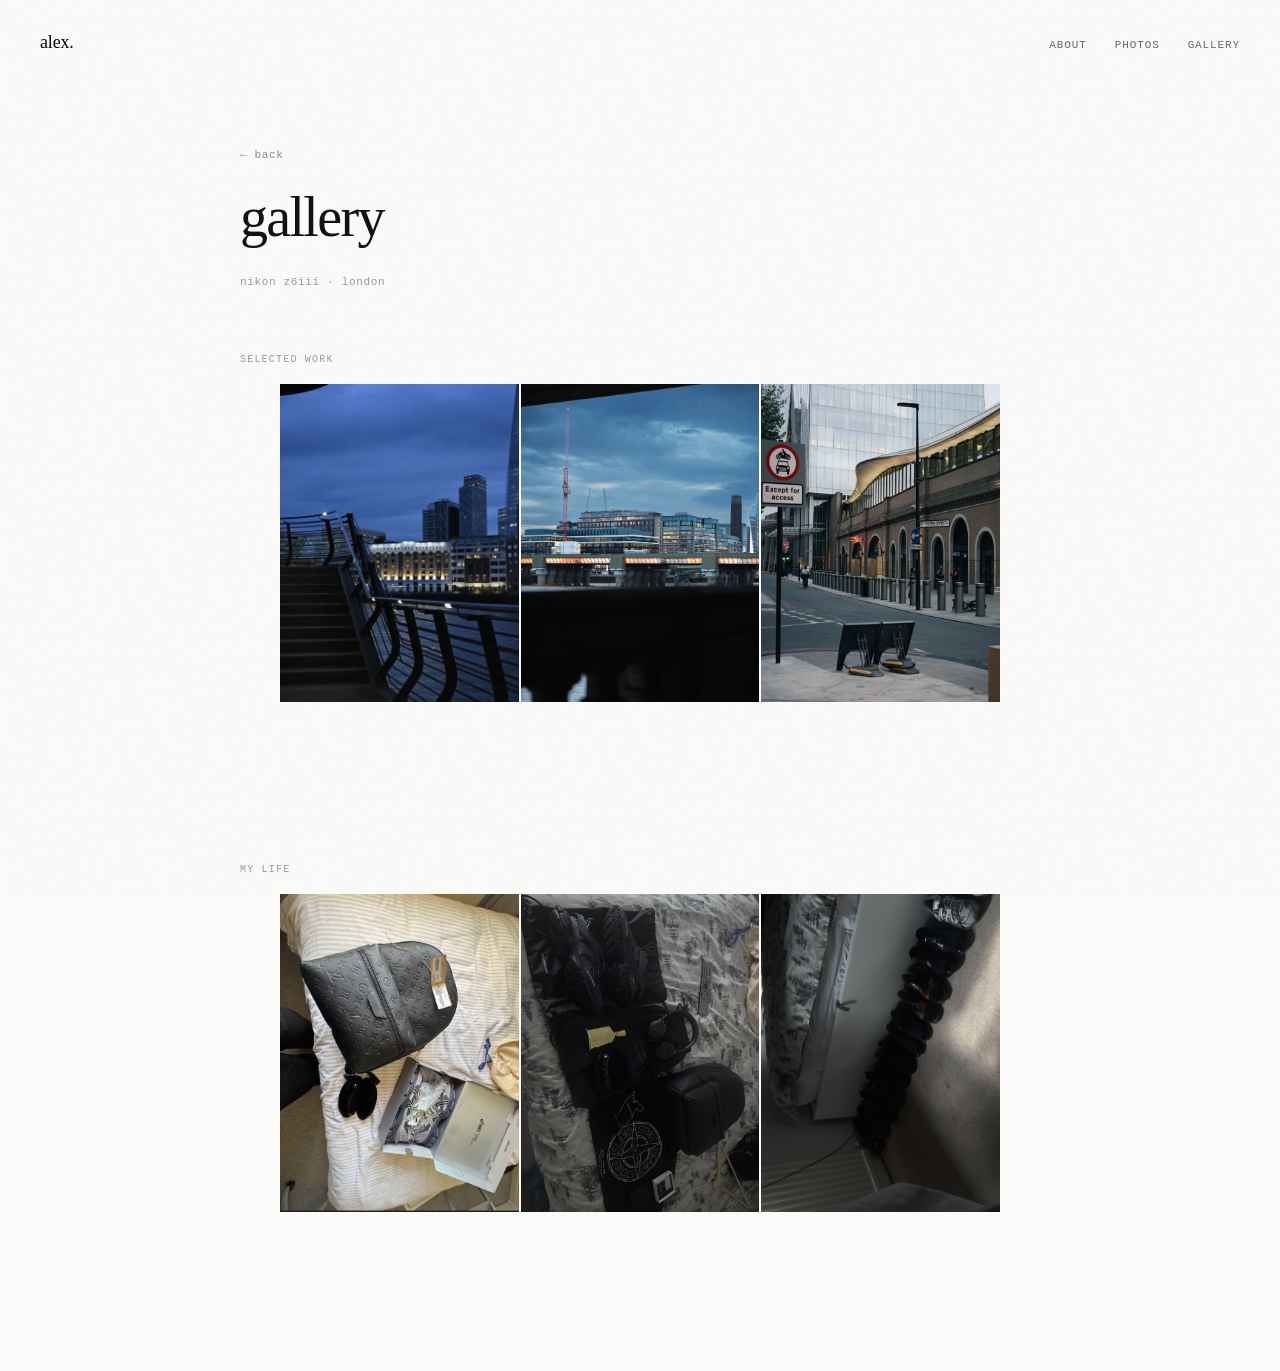
==== photos/index.html @ 7b790c62 "redesign: editorial + grime, fresh start" ====
<!DOCTYPE html>
<html lang="en">
<head>
  <meta charset="UTF-8">
  <meta name="viewport" content="width=device-width, initial-scale=1.0">
  <title>gallery — alex.</title>
  <meta name="description" content="photography by alex.">
  <link rel="stylesheet" href="../css/style.css">
  <link rel="icon" href="data:image/svg+xml,%3Csvg xmlns='http://www.w3.org/2000/svg' viewBox='0 0 24 24'%3E%3Crect x='2' y='4' width='20' height='16' rx='2' fill='none' stroke='%23111' stroke-width='1.5'/%3E%3Ccircle cx='12' cy='12' r='3' fill='%23111'/%3E%3C/svg%3E">
  <style>
    .gallery-header {
      padding: 140px 40px 60px;
      max-width: 880px;
      margin: 0 auto;
    }

    .gallery-header h1 {
      font-family: Georgia, 'Times New Roman', serif;
      font-size: clamp(36px, 6vw, 56px);
      font-weight: 400;
      color: #111;
      letter-spacing: -0.03em;
    }

    .gallery-header p {
      font-family: 'SF Mono', 'JetBrains Mono', 'Fira Code', monospace;
      font-size: 11px;
      color: #999;
      letter-spacing: 0.06em;
      margin-top: 12px;
    }

    .gallery-grid {
      display: grid;
      grid-template-columns: repeat(3, 1fr);
      gap: 2px;
      padding: 0 40px 80px;
      max-width: 880px;
      margin: 0 auto;
    }

    .gallery-grid .photo-frame {
      aspect-ratio: 3/4;
    }

    .gallery-section {
      padding: 0 40px 80px;
      max-width: 880px;
      margin: 0 auto;
    }

    .gallery-section-label {
      font-family: 'SF Mono', 'JetBrains Mono', 'Fira Code', monospace;
      font-size: 10px;
      text-transform: uppercase;
      letter-spacing: 0.12em;
      color: #999;
      margin-bottom: 16px;
    }

    .back-link {
      display: inline-block;
      margin-bottom: 8px;
      font-family: 'SF Mono', 'JetBrains Mono', 'Fira Code', monospace;
      font-size: 11px;
      color: #888;
      text-decoration: none;
      letter-spacing: 0.06em;
      transition: color 200ms ease;
    }

    .back-link:hover { color: #111; }

    @media (max-width: 768px) {
      .gallery-grid {
        grid-template-columns: repeat(2, 1fr);
        padding: 0 24px 60px;
      }
      .gallery-header {
        padding: 100px 24px 40px;
      }
      .gallery-section {
        padding: 0 24px 60px;
      }
    }

    @media (max-width: 480px) {
      .gallery-grid {
        grid-template-columns: 1fr;
      }
    }
  </style>
</head>
<body>

  <div class="grain"></div>

  <!-- NAV -->
  <nav>
    <a href="/" class="nav-logo">alex.</a>
    <ul class="nav-links">
      <li><a href="../#about">about</a></li>
      <li><a href="../#photos">photos</a></li>
      <li><a href="./">gallery</a></li>
    </ul>
  </nav>

  <!-- HEADER -->
  <div class="gallery-header">
    <a href="../" class="back-link">← back</a>
    <h1>gallery</h1>
    <p>nikon z6iii · london</p>
  </div>

  <!-- FAVOURITE PHOTOS -->
  <div class="gallery-section">
    <div class="gallery-section-label">selected work</div>
    <div class="gallery-grid" id="fav-grid"></div>
  </div>

  <!-- MY LIFE -->
  <div class="gallery-section">
    <div class="gallery-section-label">my life</div>
    <div class="gallery-grid" id="life-grid"></div>
  </div>

  <!-- LIGHTBOX -->
  <div class="lightbox" id="lightbox">
    <div class="lightbox-backdrop"></div>
    <div class="lightbox-panel">
      <button class="lightbox-close">close</button>
      <img class="lightbox-img" src="" alt="" id="lightbox-img">
      <div class="lightbox-meta" id="lightbox-meta"></div>
    </div>
  </div>

  <script>
    document.addEventListener('DOMContentLoaded', () => {

      const favPhotos = [
        {
          src: '../assets/photos/temp_image_1784892226361.jpeg',
          camera: 'Nikon Z6Ⅲ', lens: 'NIKKOR Z 24-70mm f/4 S',
          aperture: 'ƒ/4.0', focal: '42mm', shutter: '1/640', iso: 'ISO 6400',
          location: 'london bridge'
        },
        {
          src: '../assets/photos/temp_image_1784892230103.jpeg',
          camera: 'Nikon Z6Ⅲ', lens: 'NIKKOR Z 24-70mm f/4 S',
          aperture: 'ƒ/4.0', focal: '70mm', shutter: '1/400', iso: 'ISO 12800',
          location: 'the city'
        },
        {
          src: '../assets/photos/temp_image_1784892233400.jpeg',
          camera: 'Nikon Z6Ⅲ', lens: 'NIKKOR Z 24-70mm f/4 S',
          aperture: 'ƒ/4.0', focal: '54mm', shutter: '1/100', iso: 'ISO 1600',
          location: 'bermondsey'
        }
      ];

      const lifePhotos = [
        { src: '../assets/photos/IMG_2489.jpeg', location: '' },
        { src: '../assets/photos/IMG_3321.jpeg', location: '' },
        { src: '../assets/photos/IMG_5133.jpeg', location: '' }
      ];

      function buildGrid(containerId, photos) {
        const grid = document.getElementById(containerId);
        if (!grid) return;
        photos.forEach((p, i) => {
          const frame = document.createElement('div');
          frame.className = 'photo-frame';
          frame.innerHTML = `
            <img src="${p.src}" alt="${p.location || ''}" loading="lazy">
            <span class="photo-num">${String(i + 1).padStart(2, '0')}</span>
          `;
          frame.addEventListener('click', () => openLightbox(p));
          grid.appendChild(frame);
        });
      }

      buildGrid('fav-grid', favPhotos);
      buildGrid('life-grid', lifePhotos);

      // Lightbox
      const lightbox = document.getElementById('lightbox');
      const lbImg = document.getElementById('lightbox-img');
      const lbMeta = document.getElementById('lightbox-meta');
      const lbClose = lightbox.querySelector('.lightbox-close');
      const lbBackdrop = lightbox.querySelector('.lightbox-backdrop');

      function openLightbox(photo) {
        lbImg.src = photo.src;
        lbImg.alt = photo.location || '';
        const hasMeta = photo.camera || photo.lens;
        if (hasMeta) {
          lbMeta.innerHTML = `
            <span><span class="meta-label">camera</span> <span class="meta-value">${photo.camera || '—'}</span></span>
            <span><span class="meta-label">lens</span> <span class="meta-value">${photo.lens || '—'}</span></span>
            <span><span class="meta-label">aperture</span> <span class="meta-value">${photo.aperture || '—'}</span></span>
            <span><span class="meta-label">focal</span> <span class="meta-value">${photo.focal || '—'}</span></span>
            <span><span class="meta-label">shutter</span> <span class="meta-value">${photo.shutter || '—'}</span></span>
            <span><span class="meta-label">iso</span> <span class="meta-value">${photo.iso || '—'}</span></span>
            ${photo.location ? '<span><span class="meta-label">📍</span> <span class="meta-value">' + photo.location + '</span></span>' : ''}
          `;
        } else {
          lbMeta.innerHTML = '<span class="meta-value">nikon z6iii</span>';
        }
        lightbox.classList.add('active');
        document.body.style.overflow = 'hidden';
      }

      function closeLightbox() {
        lightbox.classList.remove('active');
        document.body.style.overflow = '';
        lbImg.src = '';
      }

      lbClose.addEventListener('click', closeLightbox);
      lbBackdrop.addEventListener('click', closeLightbox);
      document.addEventListener('keydown', e => {
        if (e.key === 'Escape') closeLightbox();
      });

    });
  </script>

</body>
</html>
---- css/style.css ----
/* ============================================================
   69sx — premium editorial + calculated grime
   ============================================================ */

/* --- RESET & BASE --- */
*, *::before, *::after { margin: 0; padding: 0; box-sizing: border-box; }

html {
  -webkit-font-smoothing: antialiased;
  -moz-osx-font-smoothing: grayscale;
  text-rendering: optimizeLegibility;
  scroll-behavior: smooth;
}

body {
  font-family: -apple-system, BlinkMacSystemFont, 'Segoe UI', system-ui, sans-serif;
  background: #fafaf8;
  color: #111;
  line-height: 1.6;
  min-height: 100vh;
  padding: 0;
}

/* --- GRAIN OVERLAY --- */
.grain {
  position: fixed;
  top: 0; left: 0;
  width: 100%; height: 100%;
  pointer-events: none;
  z-index: 9999;
  opacity: 0.022;
  background-image: url("data:image/svg+xml,%3Csvg viewBox='0 0 256 256' xmlns='http://www.w3.org/2000/svg'%3E%3Cfilter id='n'%3E%3CfeTurbulence type='fractalNoise' baseFrequency='0.85' numOctaves='4' stitchTiles='stitch'/%3E%3C/filter%3E%3Crect width='100%25' height='100%25' filter='url(%23n)'/%3E%3C/svg%3E");
  background-size: 160px 160px;
}

/* --- NAV --- */
nav {
  position: fixed;
  top: 0; left: 0; right: 0;
  padding: 28px 40px;
  display: flex;
  justify-content: space-between;
  align-items: baseline;
  z-index: 100;
  mix-blend-mode: difference;
}

.nav-logo {
  font-family: Georgia, 'Times New Roman', serif;
  font-size: 18px;
  font-weight: 400;
  color: #fff;
  text-decoration: none;
  letter-spacing: -0.01em;
}

.nav-links {
  display: flex;
  gap: 28px;
  list-style: none;
}

.nav-links a {
  font-family: 'SF Mono', 'JetBrains Mono', 'Fira Code', monospace;
  font-size: 11px;
  text-transform: uppercase;
  letter-spacing: 0.08em;
  color: #fff;
  text-decoration: none;
  opacity: 0.6;
  transition: opacity 200ms ease;
}

.nav-links a:hover { opacity: 1; }

/* --- SECTIONS --- */
section {
  padding: 100px 40px;
  max-width: 880px;
  margin: 0 auto;
}

/* --- HERO --- */
.hero {
  min-height: 100vh;
  min-height: 100dvh;
  display: flex;
  flex-direction: column;
  justify-content: center;
  padding-top: 0;
  padding-bottom: 0;
}

.hero-inner {
  max-width: 640px;
}

.hero-greeting {
  font-family: 'SF Mono', 'JetBrains Mono', 'Fira Code', monospace;
  font-size: 12px;
  color: #666;
  letter-spacing: 0.06em;
  margin-bottom: 24px;
  min-height: 1.4em;
}

.hero-greeting .cursor {
  display: inline-block;
  animation: blink 900ms step-end infinite;
  color: #111;
}

@keyframes blink {
  from, to { opacity: 1; }
  50% { opacity: 0; }
}

.hero-name {
  font-family: Georgia, 'Times New Roman', serif;
  font-size: clamp(48px, 8vw, 80px);
  font-weight: 400;
  color: #111;
  letter-spacing: -0.03em;
  line-height: 1.05;
  margin-bottom: 40px;
}

.hero-roles {
  display: flex;
  flex-wrap: wrap;
  gap: 8px 24px;
  margin-bottom: 32px;
}

.hero-roles span {
  font-size: 15px;
  color: #555;
  letter-spacing: -0.01em;
}

.hero-roles span::before {
  content: '';
  display: inline-block;
  width: 6px;
  height: 6px;
  background: #111;
  margin-right: 10px;
  vertical-align: middle;
  margin-top: -2px;
}

.weather-line {
  font-family: 'SF Mono', 'JetBrains Mono', 'Fira Code', monospace;
  font-size: 11px;
  color: #888;
  letter-spacing: 0.04em;
  margin-bottom: 36px;
  opacity: 0;
  transition: opacity 2s ease;
}

/* --- SOCIALS --- */
.socials {
  display: flex;
  align-items: center;
  gap: 16px;
}

.socials a {
  color: #999;
  transition: color 200ms ease;
  display: flex;
  align-items: center;
}

.socials a:hover { color: #111; }

.socials .sep {
  color: #ccc;
  font-size: 12px;
  user-select: none;
}

/* --- RULE --- */
.rule {
  border: none;
  border-top: 1px solid #d9d9d9;
  margin: 0 40px;
}

/* --- ABOUT --- */
.about-grid {
  display: grid;
  grid-template-columns: 140px 1fr;
  gap: 40px;
}

.section-label {
  font-family: 'SF Mono', 'JetBrains Mono', 'Fira Code', monospace;
  font-size: 10px;
  text-transform: uppercase;
  letter-spacing: 0.12em;
  color: #999;
  padding-top: 4px;
}

.about-text p {
  font-size: 17px;
  color: #333;
  line-height: 1.7;
  max-width: 520px;
}

.about-text p + p {
  margin-top: 16px;
}

/* --- PHOTOS --- */
.photos-grid {
  display: grid;
  grid-template-columns: repeat(3, 1fr);
  gap: 2px;
}

.photo-frame {
  position: relative;
  aspect-ratio: 3/4;
  overflow: hidden;
  cursor: pointer;
  background: #e8e8e5;
}

.photo-frame img {
  width: 100%;
  height: 100%;
  object-fit: cover;
  display: block;
  transition: transform 600ms ease, filter 600ms ease;
  filter: grayscale(5%) contrast(98%);
}

.photo-frame:hover img {
  transform: scale(1.03);
  filter: grayscale(0%) contrast(100%);
}

.photo-num {
  position: absolute;
  bottom: 12px;
  right: 14px;
  font-family: 'SF Mono', 'JetBrains Mono', 'Fira Code', monospace;
  font-size: 10px;
  color: #fff;
  opacity: 0;
  letter-spacing: 0.08em;
  transition: opacity 300ms ease;
  text-shadow: 0 1px 3px rgba(0,0,0,0.4);
}

.photo-frame:hover .photo-num { opacity: 0.7; }

.photos-link {
  display: inline-block;
  margin-top: 24px;
  font-family: 'SF Mono', 'JetBrains Mono', 'Fira Code', monospace;
  font-size: 11px;
  text-transform: uppercase;
  letter-spacing: 0.08em;
  color: #888;
  text-decoration: none;
  transition: color 200ms ease;
}

.photos-link:hover { color: #111; }

/* --- MUSIC --- */
.music-content {
  display: flex;
  align-items: flex-start;
  gap: 24px;
}

.music-content .np-thumb {
  width: 56px;
  height: 56px;
  border-radius: 2px;
  flex-shrink: 0;
  object-fit: cover;
}

.music-content .np-text .np-label {
  font-family: 'SF Mono', 'JetBrains Mono', 'Fira Code', monospace;
  font-size: 9px;
  text-transform: uppercase;
  letter-spacing: 0.12em;
  color: #999;
  margin-bottom: 4px;
}

.music-content .np-text .np-track {
  font-size: 16px;
  color: #222;
  font-weight: 500;
  letter-spacing: -0.01em;
  line-height: 1.3;
}

.music-content .np-text .np-artist {
  font-size: 14px;
  color: #777;
  letter-spacing: -0.01em;
}

/* --- FOOTER --- */
footer {
  padding: 60px 40px;
  max-width: 880px;
  margin: 0 auto;
  display: flex;
  justify-content: space-between;
  align-items: baseline;
}

.footer-left {
  font-family: Georgia, 'Times New Roman', serif;
  font-size: 15px;
  color: #999;
  letter-spacing: -0.01em;
}

.footer-right {
  font-family: 'SF Mono', 'JetBrains Mono', 'Fira Code', monospace;
  font-size: 10px;
  text-transform: uppercase;
  letter-spacing: 0.1em;
  color: #bbb;
}

.footer-right a {
  color: #999;
  text-decoration: none;
  transition: color 200ms ease;
}

.footer-right a:hover { color: #111; }

/* --- LIGHTBOX --- */
.lightbox {
  position: fixed;
  top: 0; left: 0;
  width: 100%; height: 100%;
  z-index: 1000;
  display: none;
  align-items: center;
  justify-content: center;
}

.lightbox.active {
  display: flex;
}

.lightbox-backdrop {
  position: absolute;
  top: 0; left: 0;
  width: 100%; height: 100%;
  background: rgba(10, 10, 10, 0.92);
  cursor: pointer;
}

.lightbox-panel {
  position: relative;
  z-index: 1;
  max-width: 90vw;
  max-height: 90vh;
  display: flex;
  flex-direction: column;
  align-items: center;
}

.lightbox-img {
  max-width: 90vw;
  max-height: 75vh;
  object-fit: contain;
  display: block;
}

.lightbox-close {
  position: absolute;
  top: -40px;
  right: 0;
  background: none;
  border: none;
  color: #fff;
  font-size: 24px;
  cursor: pointer;
  opacity: 0.6;
  transition: opacity 200ms ease;
  font-family: 'SF Mono', 'JetBrains Mono', 'Fira Code', monospace;
}

.lightbox-close:hover { opacity: 1; }

.lightbox-meta {
  margin-top: 16px;
  display: flex;
  gap: 32px;
  font-family: 'SF Mono', 'JetBrains Mono', 'Fira Code', monospace;
  font-size: 11px;
  color: #999;
  letter-spacing: 0.04em;
}

.lightbox-meta span {
  display: flex;
  gap: 6px;
}

.lightbox-meta .meta-label {
  color: #666;
}

.lightbox-meta .meta-value {
  color: #ccc;
}

/* --- RESPONSIVE --- */
@media (max-width: 768px) {
  nav {
    padding: 20px 24px;
  }

  section {
    padding: 60px 24px;
  }

  .about-grid {
    grid-template-columns: 1fr;
    gap: 12px;
  }

  .section-label {
    padding-top: 0;
  }

  .photos-grid {
    grid-template-columns: repeat(2, 1fr);
  }

  .hero-name {
    font-size: clamp(36px, 12vw, 56px);
  }

  .rule {
    margin: 0 24px;
  }

  footer {
    padding: 40px 24px;
    flex-direction: column;
    gap: 12px;
  }

  .lightbox-meta {
    flex-wrap: wrap;
    gap: 12px;
  }
}

@media (max-width: 480px) {
  .photos-grid {
    grid-template-columns: 1fr;
  }

  .hero-roles {
    flex-direction: column;
    gap: 4px;
  }

  .nav-links {
    gap: 16px;
  }
}
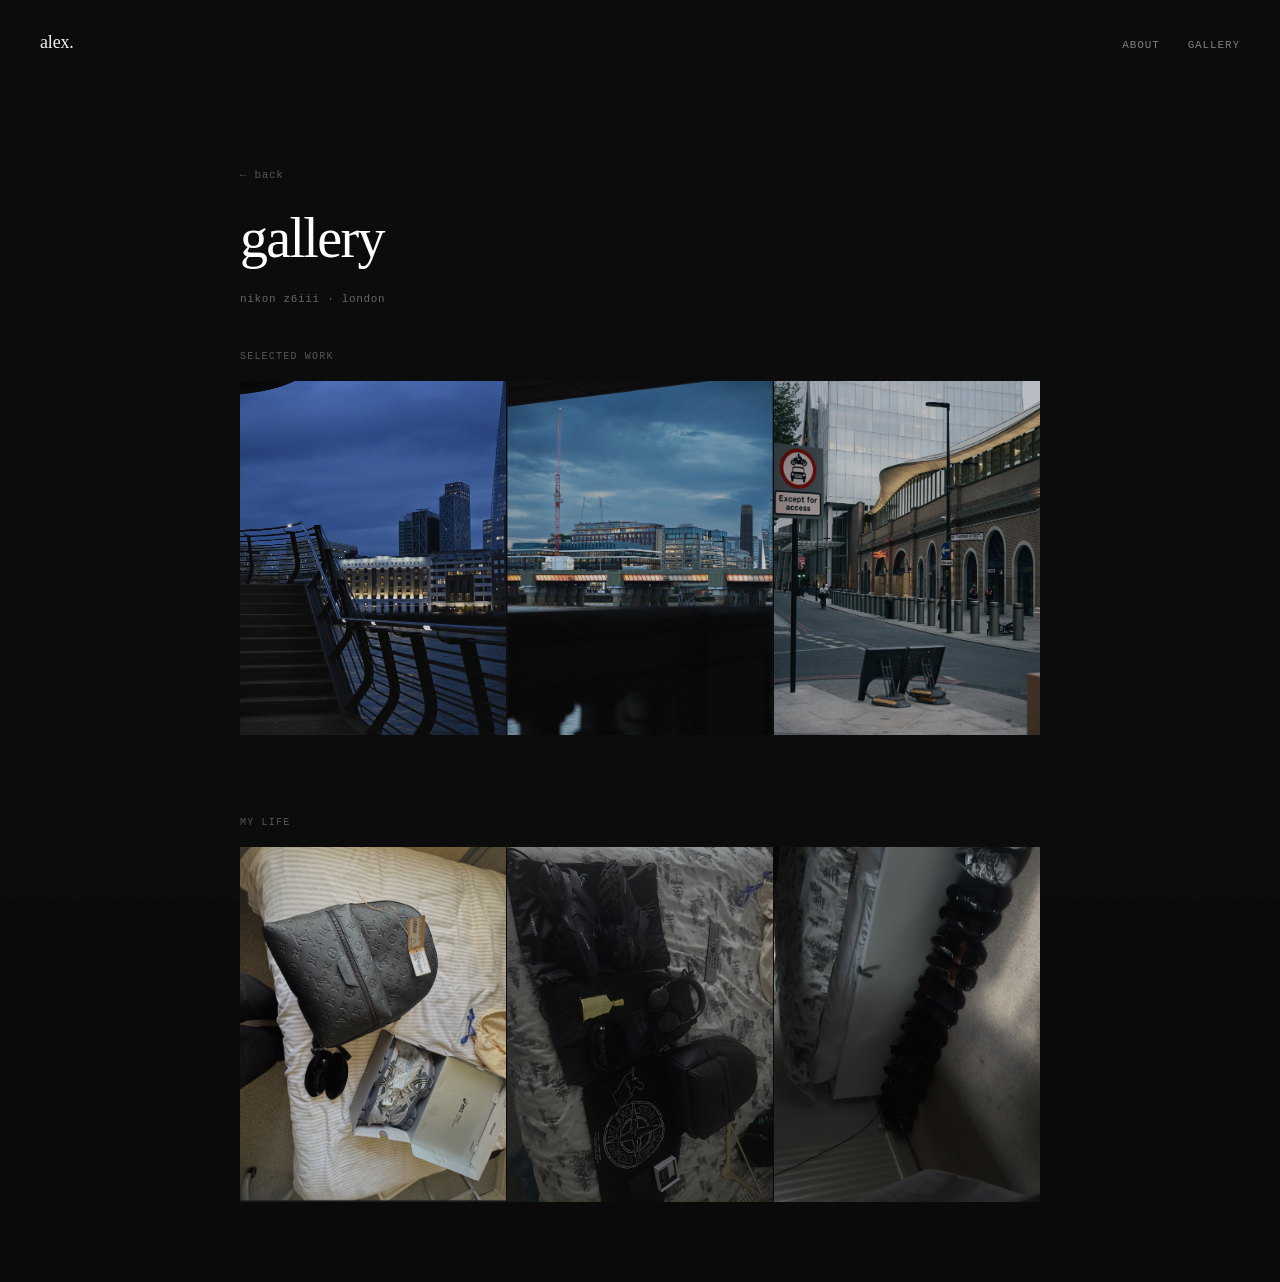
==== commit 75e6a9b8: "full redesign — 3 photo sections, real copy, contact form, clean portfolio" ====
--- a/photos/index.html
+++ b/photos/index.html
@@ -6,41 +6,42 @@
   <title>gallery — alex.</title>
   <meta name="description" content="photography by alex.">
   <link rel="stylesheet" href="../css/style.css">
-  <link rel="icon" href="data:image/svg+xml,%3Csvg xmlns='http://www.w3.org/2000/svg' viewBox='0 0 24 24'%3E%3Crect x='2' y='4' width='20' height='16' rx='2' fill='none' stroke='%23111' stroke-width='1.5'/%3E%3Ccircle cx='12' cy='12' r='3' fill='%23111'/%3E%3C/svg%3E">
+  <link rel="icon" href="data:image/svg+xml,%3Csvg xmlns='http://www.w3.org/2000/svg' viewBox='0 0 24 24'%3E%3Crect x='2' y='4' width='20' height='16' rx='2' fill='none' stroke='%23fff' stroke-width='1.5'/%3E%3Ccircle cx='12' cy='12' r='3' fill='%23fff'/%3E%3C/svg%3E">
   <style>
+    .gallery-page { padding-top: 100px; }
+
     .gallery-header {
-      padding: 140px 40px 60px;
+      padding: 60px 40px 40px;
       max-width: 880px;
       margin: 0 auto;
     }
+
+    .gallery-back {
+      font-family: 'SF Mono', 'JetBrains Mono', 'Fira Code', monospace;
+      font-size: 11px;
+      color: #555;
+      text-decoration: none;
+      letter-spacing: 0.06em;
+      transition: color 200ms ease;
+    }
+
+    .gallery-back:hover { color: #fff; }
 
     .gallery-header h1 {
       font-family: Georgia, 'Times New Roman', serif;
       font-size: clamp(36px, 6vw, 56px);
       font-weight: 400;
-      color: #111;
+      color: #fff;
       letter-spacing: -0.03em;
+      margin-top: 8px;
     }
 
     .gallery-header p {
       font-family: 'SF Mono', 'JetBrains Mono', 'Fira Code', monospace;
       font-size: 11px;
-      color: #999;
+      color: #666;
       letter-spacing: 0.06em;
-      margin-top: 12px;
-    }
-
-    .gallery-grid {
-      display: grid;
-      grid-template-columns: repeat(3, 1fr);
-      gap: 2px;
-      padding: 0 40px 80px;
-      max-width: 880px;
-      margin: 0 auto;
-    }
-
-    .gallery-grid .photo-frame {
-      aspect-ratio: 3/4;
+      margin-top: 8px;
     }
 
     .gallery-section {
@@ -54,40 +55,25 @@
       font-size: 10px;
       text-transform: uppercase;
       letter-spacing: 0.12em;
-      color: #999;
+      color: #555;
       margin-bottom: 16px;
     }
 
-    .back-link {
-      display: inline-block;
-      margin-bottom: 8px;
-      font-family: 'SF Mono', 'JetBrains Mono', 'Fira Code', monospace;
-      font-size: 11px;
-      color: #888;
-      text-decoration: none;
-      letter-spacing: 0.06em;
-      transition: color 200ms ease;
-    }
-
-    .back-link:hover { color: #111; }
+    .gallery-grid {
+      display: grid;
+      grid-template-columns: repeat(3, 1fr);
+      gap: 1px;
+    }
+
+    .gallery-grid .photo-frame-dark { aspect-ratio: 3/4; }
 
     @media (max-width: 768px) {
-      .gallery-grid {
-        grid-template-columns: repeat(2, 1fr);
-        padding: 0 24px 60px;
-      }
-      .gallery-header {
-        padding: 100px 24px 40px;
-      }
-      .gallery-section {
-        padding: 0 24px 60px;
-      }
+      .gallery-grid { grid-template-columns: repeat(2, 1fr); }
+      .gallery-header, .gallery-section { padding-left: 24px; padding-right: 24px; }
     }
 
     @media (max-width: 480px) {
-      .gallery-grid {
-        grid-template-columns: 1fr;
-      }
+      .gallery-grid { grid-template-columns: 1fr; }
     }
   </style>
 </head>
@@ -95,36 +81,32 @@
 
   <div class="grain"></div>
 
-  <!-- NAV -->
   <nav>
     <a href="/" class="nav-logo">alex.</a>
     <ul class="nav-links">
       <li><a href="../#about">about</a></li>
-      <li><a href="../#photos">photos</a></li>
       <li><a href="./">gallery</a></li>
     </ul>
   </nav>
 
-  <!-- HEADER -->
-  <div class="gallery-header">
-    <a href="../" class="back-link">← back</a>
-    <h1>gallery</h1>
-    <p>nikon z6iii · london</p>
+  <div class="gallery-page">
+    <div class="gallery-header">
+      <a href="../" class="gallery-back">← back</a>
+      <h1>gallery</h1>
+      <p>nikon z6iii · london</p>
+    </div>
+
+    <div class="gallery-section">
+      <div class="gallery-section-label">selected work</div>
+      <div class="gallery-grid" id="fav-grid"></div>
+    </div>
+
+    <div class="gallery-section">
+      <div class="gallery-section-label">my life</div>
+      <div class="gallery-grid" id="life-grid"></div>
+    </div>
   </div>
 
-  <!-- FAVOURITE PHOTOS -->
-  <div class="gallery-section">
-    <div class="gallery-section-label">selected work</div>
-    <div class="gallery-grid" id="fav-grid"></div>
-  </div>
-
-  <!-- MY LIFE -->
-  <div class="gallery-section">
-    <div class="gallery-section-label">my life</div>
-    <div class="gallery-grid" id="life-grid"></div>
-  </div>
-
-  <!-- LIGHTBOX -->
   <div class="lightbox" id="lightbox">
     <div class="lightbox-backdrop"></div>
     <div class="lightbox-panel">
@@ -169,10 +151,10 @@
         if (!grid) return;
         photos.forEach((p, i) => {
           const frame = document.createElement('div');
-          frame.className = 'photo-frame';
+          frame.className = 'photo-frame-dark';
           frame.innerHTML = `
             <img src="${p.src}" alt="${p.location || ''}" loading="lazy">
-            <span class="photo-num">${String(i + 1).padStart(2, '0')}</span>
+            <span class="photo-num-dark">${String(i + 1).padStart(2, '0')}</span>
           `;
           frame.addEventListener('click', () => openLightbox(p));
           grid.appendChild(frame);
@@ -182,7 +164,6 @@
       buildGrid('fav-grid', favPhotos);
       buildGrid('life-grid', lifePhotos);
 
-      // Lightbox
       const lightbox = document.getElementById('lightbox');
       const lbImg = document.getElementById('lightbox-img');
       const lbMeta = document.getElementById('lightbox-meta');
@@ -192,17 +173,17 @@
       function openLightbox(photo) {
         lbImg.src = photo.src;
         lbImg.alt = photo.location || '';
-        const hasMeta = photo.camera || photo.lens;
+        const hasMeta = photo.camera;
         if (hasMeta) {
-          lbMeta.innerHTML = `
-            <span><span class="meta-label">camera</span> <span class="meta-value">${photo.camera || '—'}</span></span>
-            <span><span class="meta-label">lens</span> <span class="meta-value">${photo.lens || '—'}</span></span>
-            <span><span class="meta-label">aperture</span> <span class="meta-value">${photo.aperture || '—'}</span></span>
-            <span><span class="meta-label">focal</span> <span class="meta-value">${photo.focal || '—'}</span></span>
-            <span><span class="meta-label">shutter</span> <span class="meta-value">${photo.shutter || '—'}</span></span>
-            <span><span class="meta-label">iso</span> <span class="meta-value">${photo.iso || '—'}</span></span>
-            ${photo.location ? '<span><span class="meta-label">📍</span> <span class="meta-value">' + photo.location + '</span></span>' : ''}
-          `;
+          lbMeta.innerHTML = [
+            '<span><span class="meta-label">camera</span> <span class="meta-value">' + (photo.camera || '—') + '</span></span>',
+            '<span><span class="meta-label">lens</span> <span class="meta-value">' + (photo.lens || '—') + '</span></span>',
+            '<span><span class="meta-label">aperture</span> <span class="meta-value">' + (photo.aperture || '—') + '</span></span>',
+            '<span><span class="meta-label">focal</span> <span class="meta-value">' + (photo.focal || '—') + '</span></span>',
+            '<span><span class="meta-label">shutter</span> <span class="meta-value">' + (photo.shutter || '—') + '</span></span>',
+            '<span><span class="meta-label">iso</span> <span class="meta-value">' + (photo.iso || '—') + '</span></span>',
+            photo.location ? '<span><span class="meta-label">📍</span> <span class="meta-value">' + photo.location + '</span></span>' : ''
+          ].join('');
         } else {
           lbMeta.innerHTML = '<span class="meta-value">nikon z6iii</span>';
         }
@@ -218,12 +199,8 @@
 
       lbClose.addEventListener('click', closeLightbox);
       lbBackdrop.addEventListener('click', closeLightbox);
-      document.addEventListener('keydown', e => {
-        if (e.key === 'Escape') closeLightbox();
-      });
-
+      document.addEventListener('keydown', e => { if (e.key === 'Escape') closeLightbox(); });
     });
   </script>
-
 </body>
 </html>
--- a/css/style.css
+++ b/css/style.css
@@ -1,5 +1,5 @@
 /* ============================================================
-   69sx — premium editorial + calculated grime
+   69sx — dark editorial + grime
    ============================================================ */
 
 /* --- RESET & BASE --- */
@@ -10,27 +10,38 @@
   -moz-osx-font-smoothing: grayscale;
   text-rendering: optimizeLegibility;
   scroll-behavior: smooth;
+  background: #0a0a0a;
 }
 
 body {
   font-family: -apple-system, BlinkMacSystemFont, 'Segoe UI', system-ui, sans-serif;
-  background: #fafaf8;
-  color: #111;
+  background: #0a0a0a;
+  color: #fff;
   line-height: 1.6;
   min-height: 100vh;
-  padding: 0;
-}
-
-/* --- GRAIN OVERLAY --- */
+}
+
+/* --- GRAIN --- */
 .grain {
   position: fixed;
   top: 0; left: 0;
   width: 100%; height: 100%;
   pointer-events: none;
   z-index: 9999;
-  opacity: 0.022;
+  opacity: 0.03;
   background-image: url("data:image/svg+xml,%3Csvg viewBox='0 0 256 256' xmlns='http://www.w3.org/2000/svg'%3E%3Cfilter id='n'%3E%3CfeTurbulence type='fractalNoise' baseFrequency='0.85' numOctaves='4' stitchTiles='stitch'/%3E%3C/filter%3E%3Crect width='100%25' height='100%25' filter='url(%23n)'/%3E%3C/svg%3E");
   background-size: 160px 160px;
+}
+
+/* --- MOOD GRADIENT --- */
+.mood-overlay {
+  position: fixed;
+  top: 0; left: 0;
+  width: 100vw; height: 100vh;
+  pointer-events: none;
+  z-index: 0;
+  opacity: 0;
+  transition: opacity 2s ease-out;
 }
 
 /* --- NAV --- */
@@ -48,7 +59,6 @@
 .nav-logo {
   font-family: Georgia, 'Times New Roman', serif;
   font-size: 18px;
-  font-weight: 400;
   color: #fff;
   text-decoration: none;
   letter-spacing: -0.01em;
@@ -67,47 +77,146 @@
   letter-spacing: 0.08em;
   color: #fff;
   text-decoration: none;
-  opacity: 0.6;
+  opacity: 0.5;
   transition: opacity 200ms ease;
 }
 
 .nav-links a:hover { opacity: 1; }
 
-/* --- SECTIONS --- */
-section {
-  padding: 100px 40px;
+/* --- HERO --- */
+.hero {
+  position: relative;
+  min-height: 100vh;
+  min-height: 100dvh;
+  display: flex;
+  align-items: flex-end;
+  overflow: hidden;
+  z-index: 2;
+}
+
+/* --- SMOOTH PARALLAX BG --- */
+.hero-bg {
+  position: absolute;
+  top: 0; left: 0;
+  width: 100%; height: 120%;
+  will-change: transform;
+}
+
+.hero-bg-img {
+  width: 100%;
+  height: 100%;
+  object-fit: cover;
+  filter: brightness(0.55) contrast(1.05);
+  transition: filter 800ms ease;
+}
+
+.hero-section-panel .hero-bg-img,
+.hero-about .hero-bg-img {
+  filter: brightness(0.45) contrast(1.05);
+}
+
+/* --- SECTION REVEAL --- */
+.hero-about,
+.hero-section-panel,
+footer {
+  opacity: 0;
+  transform: translateY(40px);
+  transition: opacity 1s cubic-bezier(0.16, 1, 0.3, 1), transform 1s cubic-bezier(0.16, 1, 0.3, 1);
+}
+
+.hero-about.revealed,
+.hero-section-panel.revealed,
+footer.revealed {
+  opacity: 1;
+  transform: translateY(0);
+}
+
+/* stagger children inside revealed sections */
+.hero-about.revealed .about-heading,
+.hero-section-panel.revealed .panel-heading {
+  animation: slide-in-right 0.8s cubic-bezier(0.16, 1, 0.3, 1) forwards;
+}
+
+.hero-about.revealed .about-body,
+.hero-section-panel.revealed .panel-body {
+  animation: slide-in-up 0.8s 0.15s cubic-bezier(0.16, 1, 0.3, 1) both;
+}
+
+@keyframes slide-in-right {
+  from { opacity: 0; transform: translateX(-30px); }
+  to { opacity: 1; transform: translateX(0); }
+}
+
+@keyframes slide-in-up {
+  from { opacity: 0; transform: translateY(20px); }
+  to { opacity: 1; transform: translateY(0); }
+}
+
+/* --- HERO TEXT REVEAL --- */
+.hero-name {
+  animation: hero-reveal 1.2s 0.3s cubic-bezier(0.16, 1, 0.3, 1) both;
+}
+
+.hero-tags {
+  animation: hero-reveal 1s 0.5s cubic-bezier(0.16, 1, 0.3, 1) both;
+}
+
+.hero-meta {
+  animation: hero-reveal 1s 0.6s cubic-bezier(0.16, 1, 0.3, 1) both;
+}
+
+.hero-socials {
+  animation: hero-reveal 1s 0.7s cubic-bezier(0.16, 1, 0.3, 1) both;
+}
+
+@keyframes hero-reveal {
+  from { opacity: 0; transform: translateY(24px); }
+  to { opacity: 1; transform: translateY(0); }
+}
+
+/* --- PHOTO GRID ZOOM IN --- */
+.photo-frame-dark img {
+  transition: transform 0.8s cubic-bezier(0.16, 1, 0.3, 1), opacity 0.8s ease;
+}
+
+/* --- SCROLL INDICATOR --- */
+.hero-scroll-line {
+  animation: scroll-float 2.4s ease-in-out infinite;
+}
+
+@keyframes scroll-float {
+  0%, 100% { transform: translateY(0); opacity: 0.3; }
+  50% { transform: translateY(8px); opacity: 0.7; }
+}
+
+.hero-content {
+  position: relative;
+  z-index: 3;
+  padding: 60px 40px;
+  width: 100%;
   max-width: 880px;
   margin: 0 auto;
-}
-
-/* --- HERO --- */
-.hero {
-  min-height: 100vh;
-  min-height: 100dvh;
-  display: flex;
-  flex-direction: column;
-  justify-content: center;
-  padding-top: 0;
-  padding-bottom: 0;
-}
-
-.hero-inner {
-  max-width: 640px;
+  display: flex;
+  align-items: flex-end;
+}
+
+.hero-left {
+  max-width: 520px;
 }
 
 .hero-greeting {
   font-family: 'SF Mono', 'JetBrains Mono', 'Fira Code', monospace;
   font-size: 12px;
-  color: #666;
+  color: rgba(255,255,255,0.5);
   letter-spacing: 0.06em;
-  margin-bottom: 24px;
+  margin-bottom: 16px;
   min-height: 1.4em;
 }
 
 .hero-greeting .cursor {
   display: inline-block;
   animation: blink 900ms step-end infinite;
-  color: #111;
+  color: rgba(255,255,255,0.8);
 }
 
 @keyframes blink {
@@ -117,134 +226,478 @@
 
 .hero-name {
   font-family: Georgia, 'Times New Roman', serif;
-  font-size: clamp(48px, 8vw, 80px);
+  font-size: clamp(48px, 8vw, 88px);
   font-weight: 400;
-  color: #111;
+  color: #fff;
   letter-spacing: -0.03em;
   line-height: 1.05;
-  margin-bottom: 40px;
-}
-
-.hero-roles {
+  margin-bottom: 24px;
+  text-shadow: 0 2px 12px rgba(0,0,0,0.3);
+}
+
+.hero-name .cursor {
+  display: inline-block;
+  color: rgba(255,255,255,0.3);
+  font-size: 0.5em;
+  vertical-align: middle;
+  margin-left: 4px;
+  font-family: 'SF Mono', monospace;
+}
+
+.hero-tags {
   display: flex;
   flex-wrap: wrap;
-  gap: 8px 24px;
-  margin-bottom: 32px;
-}
-
-.hero-roles span {
-  font-size: 15px;
-  color: #555;
-  letter-spacing: -0.01em;
-}
-
-.hero-roles span::before {
-  content: '';
-  display: inline-block;
-  width: 6px;
-  height: 6px;
-  background: #111;
-  margin-right: 10px;
-  vertical-align: middle;
-  margin-top: -2px;
-}
-
-.weather-line {
+  gap: 8px;
+  margin-bottom: 24px;
+}
+
+.hero-tag {
+  font-family: 'SF Mono', 'JetBrains Mono', 'Fira Code', monospace;
+  font-size: 10px;
+  color: rgba(255,255,255,0.6);
+  letter-spacing: 0.06em;
+  padding: 4px 12px;
+  border: 1px solid rgba(255,255,255,0.15);
+  text-transform: lowercase;
+}
+
+.hero-meta {
+  font-family: 'SF Mono', 'JetBrains Mono', 'Fira Code', monospace;
+  font-size: 10px;
+  color: rgba(255,255,255,0.35);
+  letter-spacing: 0.06em;
+  margin-bottom: 16px;
+}
+
+.hero-socials {
+  display: flex;
+  align-items: center;
+  gap: 14px;
+}
+
+.hero-socials a {
   font-family: 'SF Mono', 'JetBrains Mono', 'Fira Code', monospace;
   font-size: 11px;
-  color: #888;
-  letter-spacing: 0.04em;
-  margin-bottom: 36px;
-  opacity: 0;
-  transition: opacity 2s ease;
-}
-
-/* --- SOCIALS --- */
-.socials {
-  display: flex;
-  align-items: center;
-  gap: 16px;
-}
-
-.socials a {
-  color: #999;
+  color: rgba(255,255,255,0.4);
+  text-decoration: none;
+  text-transform: uppercase;
+  letter-spacing: 0.06em;
   transition: color 200ms ease;
-  display: flex;
-  align-items: center;
-}
-
-.socials a:hover { color: #111; }
-
-.socials .sep {
-  color: #ccc;
-  font-size: 12px;
-  user-select: none;
-}
-
-/* --- RULE --- */
-.rule {
-  border: none;
-  border-top: 1px solid #d9d9d9;
-  margin: 0 40px;
-}
-
-/* --- ABOUT --- */
-.about-grid {
+}
+
+.hero-socials a:hover { color: rgba(255,255,255,0.8); }
+
+.hero-socials .sep {
+  color: rgba(255,255,255,0.15);
+  font-size: 11px;
+}
+
+.hero-scroll {
+  position: absolute;
+  bottom: 32px;
+  right: 40px;
+  z-index: 3;
+}
+
+.hero-scroll-line {
+  display: block;
+  width: 1px;
+  height: 40px;
+  background: rgba(255,255,255,0.2);
+  animation: scroll-pulse 2s ease-in-out infinite;
+}
+
+@keyframes scroll-pulse {
+  0%, 100% { opacity: 0.2; }
+  50% { opacity: 0.6; }
+}
+
+/* --- PHOTO BREAK (full bleed) --- */
+.photo-break {
+  position: relative;
+  width: 100%;
+  z-index: 2;
+}
+
+.photo-break img {
+  width: 100%;
+  display: block;
+  filter: contrast(102%);
+}
+
+.photo-break-label {
+  position: absolute;
+  bottom: 20px;
+  right: 28px;
+  font-family: 'SF Mono', 'JetBrains Mono', 'Fira Code', monospace;
+  font-size: 9px;
+  color: rgba(255,255,255,0.45);
+  letter-spacing: 0.06em;
+  text-transform: uppercase;
+  text-shadow: 0 1px 3px rgba(0,0,0,0.5);
+}
+
+/* --- PHOTO BREAK DUO --- */
+.photo-break-duo {
   display: grid;
-  grid-template-columns: 140px 1fr;
-  gap: 40px;
-}
-
-.section-label {
-  font-family: 'SF Mono', 'JetBrains Mono', 'Fira Code', monospace;
-  font-size: 10px;
-  text-transform: uppercase;
-  letter-spacing: 0.12em;
-  color: #999;
-  padding-top: 4px;
-}
-
-.about-text p {
-  font-size: 17px;
-  color: #333;
-  line-height: 1.7;
-  max-width: 520px;
-}
-
-.about-text p + p {
-  margin-top: 16px;
-}
-
-/* --- PHOTOS --- */
-.photos-grid {
-  display: grid;
-  grid-template-columns: repeat(3, 1fr);
-  gap: 2px;
-}
-
-.photo-frame {
-  position: relative;
-  aspect-ratio: 3/4;
+  grid-template-columns: 1fr 1fr;
+  gap: 1px;
+  z-index: 2;
+  position: relative;
+}
+
+.photo-break-duo-frame {
+  position: relative;
+  aspect-ratio: 4/5;
   overflow: hidden;
-  cursor: pointer;
-  background: #e8e8e5;
-}
-
-.photo-frame img {
+}
+
+.photo-break-duo-frame img {
   width: 100%;
   height: 100%;
   object-fit: cover;
   display: block;
-  transition: transform 600ms ease, filter 600ms ease;
-  filter: grayscale(5%) contrast(98%);
-}
-
-.photo-frame:hover img {
-  transform: scale(1.03);
-  filter: grayscale(0%) contrast(100%);
-}
-
-.photo-num {
+  filter: contrast(102%);
+}
+
+.photo-stamp {
+  position: absolute;
+  bottom: 14px;
+  right: 16px;
+  font-family: 'SF Mono', 'JetBrains Mono', 'Fira Code', monospace;
+  font-size: 11px;
+  color: rgba(255,255,255,0.4);
+  letter-spacing: 0.08em;
+  text-shadow: 0 1px 2px rgba(0,0,0,0.6);
+}
+
+/* --- LIGHT SECTIONS --- */
+.section-light {
+  background: #fafaf8;
+  color: #111;
+  padding: 100px 40px;
+  z-index: 2;
+  position: relative;
+}
+
+.section-grid {
+  max-width: 880px;
+  margin: 0 auto;
+  display: grid;
+  grid-template-columns: 140px 1fr;
+  gap: 40px;
+}
+
+.section-label {
+  font-family: 'SF Mono', 'JetBrains Mono', 'Fira Code', monospace;
+  font-size: 10px;
+  text-transform: uppercase;
+  letter-spacing: 0.12em;
+  color: #aaa;
+  padding-top: 4px;
+}
+
+/* --- DARK SECTIONS --- */
+.section-dark {
+  background: #0a0a0a;
+  color: #fff;
+  padding: 100px 40px;
+  z-index: 2;
+  position: relative;
+}
+
+.section-dark .section-grid {
+  max-width: 880px;
+  margin: 0 auto;
+  display: grid;
+  grid-template-columns: 140px 1fr;
+  gap: 40px;
+}
+
+.label-dark {
+  color: #666;
+}
+
+/* --- HERO ABOUT (hero-style about section) --- */
+.hero-about {
+  position: relative;
+  min-height: 90vh;
+  min-height: 90dvh;
+  display: flex;
+  align-items: flex-end;
+  overflow: hidden;
+  padding: 0;
+  padding-top: 4px;
+  max-width: 100%;
+  z-index: 2;
+}
+
+.about-content {
+  display: grid;
+  grid-template-columns: 1fr 1fr;
+  column-gap: 40px;
+  row-gap: 0;
+  align-items: start;
+  padding: 80px 40px;
+  width: 100%;
+  max-width: 1100px;
+  margin: 0 auto;
+}
+
+.about-heading {
+  font-family: Georgia, 'Times New Roman', serif;
+  font-size: clamp(48px, 8vw, 88px);
+  font-weight: 400;
+  color: #fff;
+  letter-spacing: -0.03em;
+  line-height: 1.05;
+  text-align: right;
+  text-shadow: 0 2px 12px rgba(0,0,0,0.3);
+  margin-bottom: 8px;
+}
+
+.about-body {
+  max-width: 420px;
+  padding-top: 50px;
+  grid-column: 1;
+  grid-row: 1;
+}
+
+.about-body p {
+  font-size: 16px;
+  color: rgba(255,255,255,0.82);
+  line-height: 1.75;
+}
+
+.about-body p + p {
+  margin-top: 16px;
+}
+
+.about-right {
+  grid-column: 2;
+  grid-row: 1;
+  transform: translateY(-4.5rem);
+}
+
+.about-right p {
+  font-size: 16px;
+  color: rgba(255,255,255,0.82);
+  line-height: 1.75;
+}
+
+.about-right p:first-of-type {
+  margin-top: 50px;
+}
+
+.about-right p + p {
+  margin-top: 16px;
+}
+
+.about-signoff {
+  font-family: Georgia, 'Times New Roman', serif;
+  font-size: 20px !important;
+  color: rgba(255,255,255,0.5) !important;
+  margin-top: 24px !important;
+  letter-spacing: -0.02em;
+}
+
+.weather-about {
+  color: rgba(255,255,255,0.3) !important;
+  margin-top: 20px !important;
+}
+
+/* --- HERO CONTACT (cropped, shorter) --- */
+.hero-contact {
+  min-height: 60vh;
+  min-height: 60dvh;
+}
+
+.hero-contact .hero-bg {
+  height: 100%;
+}
+
+.hero-contact .hero-bg-img {
+  object-position: center 30%;
+}
+
+/* --- HERO SECTION PANELS (work, music) --- */
+.hero-section-panel {
+  position: relative;
+  min-height: 70vh;
+  min-height: 70dvh;
+  display: flex;
+  align-items: flex-end;
+  overflow: hidden;
+  padding: 0;
+  max-width: 100%;
+  z-index: 2;
+}
+
+.panel-content {
+  display: grid;
+  grid-template-columns: 1fr 1fr;
+  gap: 40px;
+  align-items: end;
+  padding: 60px 40px;
+  width: 100%;
+  max-width: 1100px;
+  margin: 0 auto;
+}
+
+.panel-heading {
+  font-family: Georgia, 'Times New Roman', serif;
+  font-size: clamp(48px, 8vw, 88px);
+  font-weight: 400;
+  color: #fff;
+  letter-spacing: -0.03em;
+  line-height: 1.05;
+  text-align: right;
+  text-shadow: 0 2px 12px rgba(0,0,0,0.3);
+}
+
+.panel-body {
+  padding-bottom: 4px;
+}
+
+.panel-body .photos-link-dark {
+  color: rgba(255,255,255,0.45);
+}
+
+.panel-body .photos-link-dark:hover {
+  color: rgba(255,255,255,0.8);
+}
+
+.panel-body .photos-grid-dark {
+  margin-bottom: 12px;
+}
+
+.panel-body .loading-text {
+  color: rgba(255,255,255,0.4);
+}
+
+/* --- CONTACT FORM --- */
+.contact-form {
+  display: flex;
+  flex-direction: column;
+  gap: 10px;
+  max-width: 360px;
+}
+
+.contact-form input,
+.contact-form select,
+.contact-form textarea {
+  font-family: 'SF Mono', 'JetBrains Mono', 'Fira Code', monospace;
+  font-size: 12px;
+  color: rgba(255,255,255,0.8);
+  background: rgba(255,255,255,0.06);
+  border: 1px solid rgba(255,255,255,0.12);
+  padding: 10px 14px;
+  outline: none;
+  transition: border-color 200ms ease, background 200ms ease;
+}
+
+.contact-form input::placeholder,
+.contact-form textarea::placeholder {
+  color: rgba(255,255,255,0.25);
+}
+
+.contact-form select {
+  color: rgba(255,255,255,0.35);
+  appearance: none;
+  cursor: pointer;
+}
+
+.contact-form select option {
+  background: #1a1a1a;
+  color: rgba(255,255,255,0.8);
+}
+
+.contact-form input:focus,
+.contact-form select:focus,
+.contact-form textarea:focus {
+  border-color: rgba(255,255,255,0.35);
+  background: rgba(255,255,255,0.08);
+}
+
+.contact-form textarea {
+  resize: vertical;
+  min-height: 80px;
+}
+
+.contact-form button {
+  font-family: 'SF Mono', 'JetBrains Mono', 'Fira Code', monospace;
+  font-size: 11px;
+  text-transform: uppercase;
+  letter-spacing: 0.1em;
+  color: rgba(255,255,255,0.5);
+  background: transparent;
+  border: 1px solid rgba(255,255,255,0.15);
+  padding: 10px 20px;
+  cursor: pointer;
+  transition: all 200ms ease;
+  align-self: flex-start;
+}
+
+.contact-form button:hover {
+  color: rgba(255,255,255,0.9);
+  border-color: rgba(255,255,255,0.4);
+  background: rgba(255,255,255,0.06);
+}
+
+.form-status {
+  font-family: 'SF Mono', 'JetBrains Mono', 'Fira Code', monospace;
+  font-size: 10px;
+  color: rgba(255,255,255,0.3);
+  min-height: 1.4em;
+}
+
+.form-status.success {
+  color: rgba(100,200,130,0.7);
+}
+
+.form-status.error {
+  color: rgba(220,100,100,0.7);
+}
+
+/* --- WEATHER LINE --- */
+.weather-line {
+  font-family: 'SF Mono', 'JetBrains Mono', 'Fira Code', monospace;
+  font-size: 11px;
+  letter-spacing: 0.04em;
+  opacity: 0;
+  transition: opacity 2s ease;
+}
+
+/* --- PHOTO GRID (dark) --- */
+.photos-grid-dark {
+  display: grid;
+  grid-template-columns: repeat(2, 1fr);
+  gap: 2px;
+  max-width: 500px;
+}
+
+.photo-frame-dark {
+  position: relative;
+  aspect-ratio: 4/5;
+  overflow: hidden;
+  cursor: pointer;
+  background: #1a1a1a;
+}
+
+.photo-frame-dark img {
+  width: 100%;
+  height: 100%;
+  object-fit: cover;
+  display: block;
+  opacity: 0.8;
+}
+
+.photo-frame-dark:hover img {
+  transform: scale(1.04);
+  opacity: 1;
+}
+
+.photo-num-dark {
   position: absolute;
   bottom: 12px;
   right: 14px;
@@ -254,66 +707,77 @@
   opacity: 0;
   letter-spacing: 0.08em;
   transition: opacity 300ms ease;
-  text-shadow: 0 1px 3px rgba(0,0,0,0.4);
-}
-
-.photo-frame:hover .photo-num { opacity: 0.7; }
-
-.photos-link {
+  text-shadow: 0 1px 3px rgba(0,0,0,0.5);
+}
+
+.photo-frame-dark:hover .photo-num-dark { opacity: 0.5; }
+
+.photos-link-dark {
   display: inline-block;
-  margin-top: 24px;
+  margin-top: 20px;
   font-family: 'SF Mono', 'JetBrains Mono', 'Fira Code', monospace;
   font-size: 11px;
   text-transform: uppercase;
   letter-spacing: 0.08em;
-  color: #888;
+  color: #666;
   text-decoration: none;
   transition: color 200ms ease;
 }
 
-.photos-link:hover { color: #111; }
-
-/* --- MUSIC --- */
-.music-content {
+.photos-link-dark:hover { color: #fff; }
+
+/* --- MUSIC (dark) --- */
+.music-content-dark {
   display: flex;
   align-items: flex-start;
   gap: 24px;
 }
 
-.music-content .np-thumb {
-  width: 56px;
-  height: 56px;
-  border-radius: 2px;
+.music-content-dark .np-thumb {
+  width: 72px;
+  height: 72px;
   flex-shrink: 0;
   object-fit: cover;
 }
 
-.music-content .np-text .np-label {
-  font-family: 'SF Mono', 'JetBrains Mono', 'Fira Code', monospace;
-  font-size: 9px;
+.music-content-dark .np-text .np-label {
+  font-family: 'SF Mono', 'JetBrains Mono', 'Fira Code', monospace;
+  font-size: 10px;
   text-transform: uppercase;
   letter-spacing: 0.12em;
-  color: #999;
-  margin-bottom: 4px;
-}
-
-.music-content .np-text .np-track {
-  font-size: 16px;
-  color: #222;
+  color: rgba(255,255,255,0.35);
+  margin-bottom: 6px;
+}
+
+.music-content-dark .np-text .np-track {
+  font-size: 20px;
+  color: rgba(255,255,255,0.85);
   font-weight: 500;
   letter-spacing: -0.01em;
   line-height: 1.3;
 }
 
-.music-content .np-text .np-artist {
-  font-size: 14px;
-  color: #777;
+.music-content-dark .np-text .np-artist {
+  font-size: 16px;
+  color: rgba(255,255,255,0.5);
   letter-spacing: -0.01em;
+}
+
+.loading-text {
+  font-family: 'SF Mono', monospace;
+  font-size: 11px;
+  color: #555;
 }
 
 /* --- FOOTER --- */
 footer {
+  background: #0a0a0a;
   padding: 60px 40px;
+  z-index: 2;
+  position: relative;
+}
+
+.footer-content {
   max-width: 880px;
   margin: 0 auto;
   display: flex;
@@ -321,28 +785,28 @@
   align-items: baseline;
 }
 
-.footer-left {
+.footer-logo {
   font-family: Georgia, 'Times New Roman', serif;
   font-size: 15px;
-  color: #999;
+  color: #555;
   letter-spacing: -0.01em;
 }
 
-.footer-right {
+.footer-links {
   font-family: 'SF Mono', 'JetBrains Mono', 'Fira Code', monospace;
   font-size: 10px;
   text-transform: uppercase;
   letter-spacing: 0.1em;
-  color: #bbb;
-}
-
-.footer-right a {
-  color: #999;
+  color: #444;
+}
+
+.footer-links a {
+  color: #555;
   text-decoration: none;
   transition: color 200ms ease;
 }
 
-.footer-right a:hover { color: #111; }
+.footer-links a:hover { color: #999; }
 
 /* --- LIGHTBOX --- */
 .lightbox {
@@ -363,7 +827,7 @@
   position: absolute;
   top: 0; left: 0;
   width: 100%; height: 100%;
-  background: rgba(10, 10, 10, 0.92);
+  background: rgba(0, 0, 0, 0.94);
   cursor: pointer;
 }
 
@@ -393,7 +857,7 @@
   color: #fff;
   font-size: 24px;
   cursor: pointer;
-  opacity: 0.6;
+  opacity: 0.5;
   transition: opacity 200ms ease;
   font-family: 'SF Mono', 'JetBrains Mono', 'Fira Code', monospace;
 }
@@ -403,10 +867,11 @@
 .lightbox-meta {
   margin-top: 16px;
   display: flex;
-  gap: 32px;
+  gap: 24px;
+  flex-wrap: wrap;
   font-family: 'SF Mono', 'JetBrains Mono', 'Fira Code', monospace;
   font-size: 11px;
-  color: #999;
+  color: #888;
   letter-spacing: 0.04em;
 }
 
@@ -415,13 +880,8 @@
   gap: 6px;
 }
 
-.lightbox-meta .meta-label {
-  color: #666;
-}
-
-.lightbox-meta .meta-value {
-  color: #ccc;
-}
+.lightbox-meta .meta-label { color: #555; }
+.lightbox-meta .meta-value { color: #bbb; }
 
 /* --- RESPONSIVE --- */
 @media (max-width: 768px) {
@@ -429,54 +889,85 @@
     padding: 20px 24px;
   }
 
-  section {
+  .hero-content {
+    padding: 40px 24px;
+  }
+
+  .hero-name {
+    font-size: clamp(36px, 12vw, 56px);
+  }
+
+  .section-light,
+  .section-dark {
     padding: 60px 24px;
   }
 
-  .about-grid {
+  .section-grid,
+  .section-dark .section-grid {
     grid-template-columns: 1fr;
     gap: 12px;
   }
 
-  .section-label {
-    padding-top: 0;
-  }
-
-  .photos-grid {
-    grid-template-columns: repeat(2, 1fr);
-  }
-
-  .hero-name {
-    font-size: clamp(36px, 12vw, 56px);
-  }
-
-  .rule {
-    margin: 0 24px;
-  }
-
-  footer {
+  .section-label { padding-top: 0; }
+
+  .about-content {
+    grid-template-columns: 1fr;
+    gap: 20px;
     padding: 40px 24px;
+  }
+
+  .about-heading {
+    text-align: left;
+    font-size: clamp(40px, 14vw, 64px);
+    grid-column: 1;
+    grid-row: auto;
+  }
+
+  .about-body {
+    max-width: 100%;
+    grid-column: 1;
+    grid-row: auto;
+  }
+
+  .about-right {
+    grid-column: 1;
+    grid-row: auto;
+  }
+
+  .panel-content {
+    grid-template-columns: 1fr;
+    gap: 20px;
+    padding: 40px 24px;
+  }
+
+  .panel-heading {
+    text-align: left;
+    font-size: clamp(32px, 10vw, 48px);
+  }
+
+  .section-status { padding-left: 0; }
+
+  .photos-grid-dark {
+    grid-template-columns: 1fr;
+    max-width: 100%;
+  }
+
+  .photo-break-duo {
+    grid-template-columns: 1fr;
+  }
+
+  .hero-scroll { display: none; }
+
+  footer { padding: 40px 24px; }
+
+  .footer-content {
     flex-direction: column;
     gap: 12px;
   }
-
-  .lightbox-meta {
-    flex-wrap: wrap;
-    gap: 12px;
-  }
 }
 
 @media (max-width: 480px) {
-  .photos-grid {
-    grid-template-columns: 1fr;
-  }
-
-  .hero-roles {
-    flex-direction: column;
-    gap: 4px;
-  }
-
-  .nav-links {
-    gap: 16px;
-  }
-}
+  .hero-tags { gap: 6px; }
+
+  .nav-links { gap: 16px; }
+}
